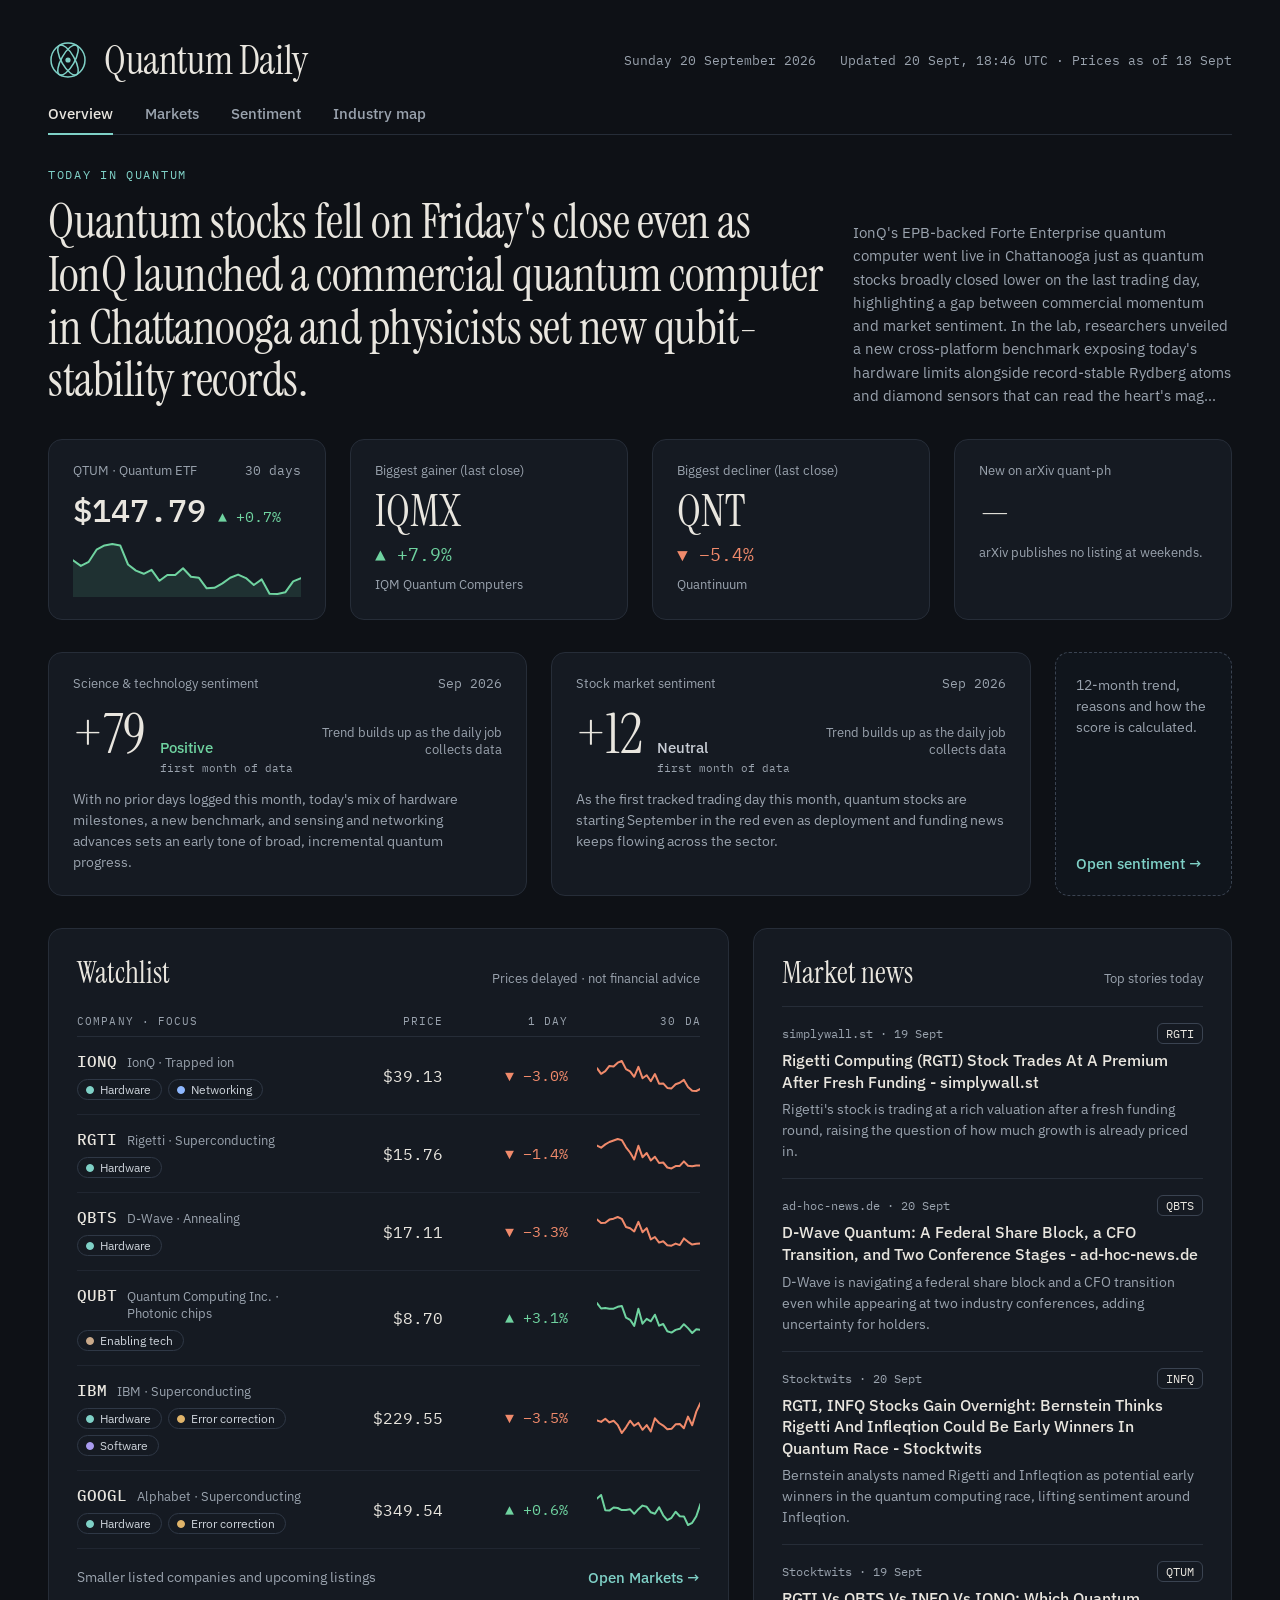
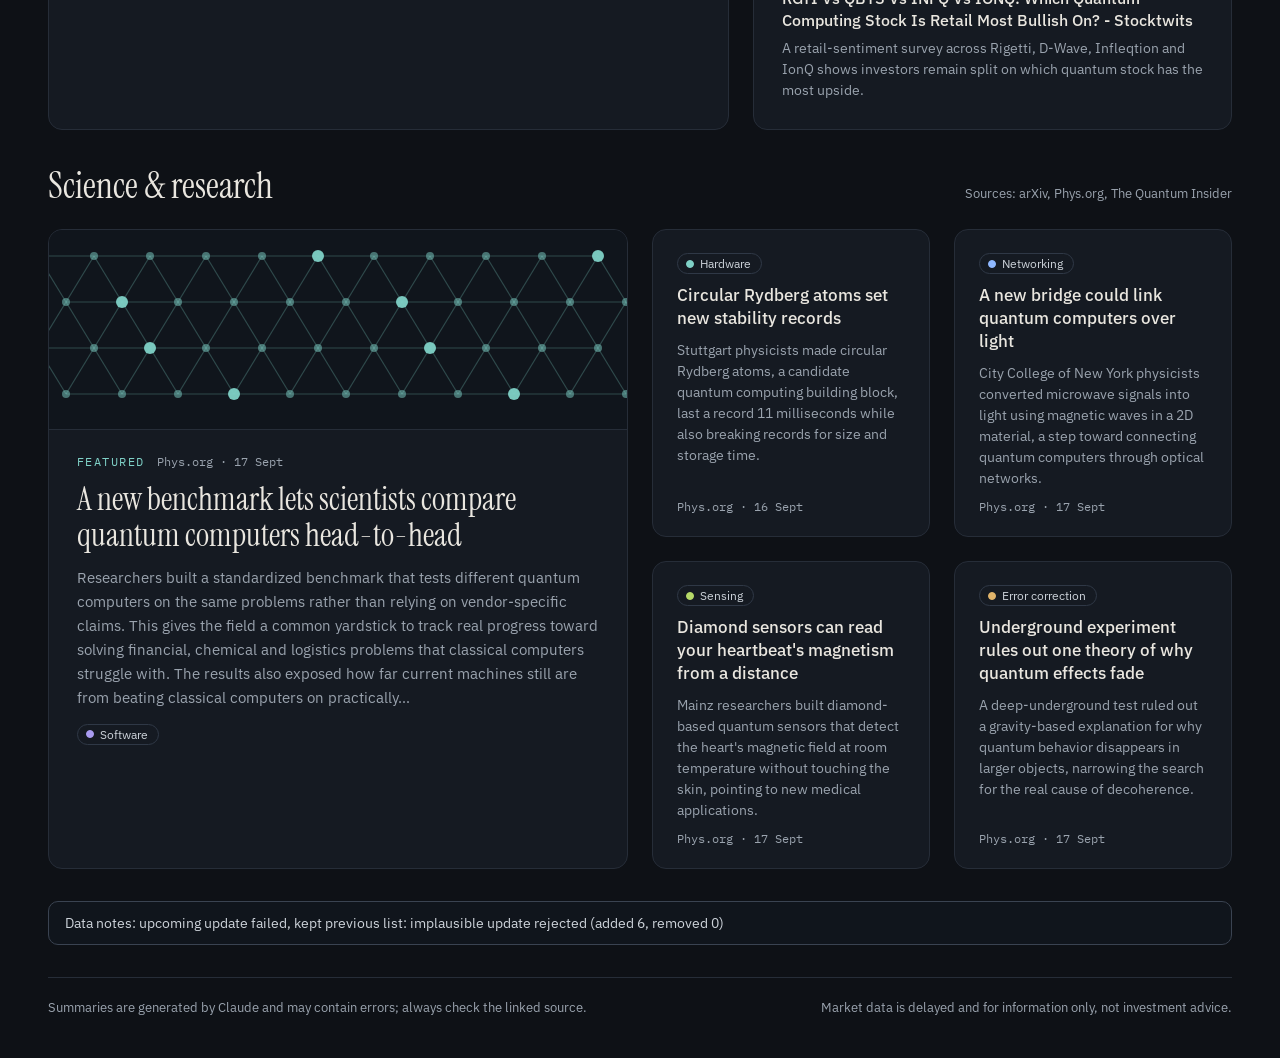
==== docs/index.html @ d20777c9 "Add static website; fix upcoming-list check and summary lengths Co-Authored-By: Claude Sonnet 5 <nor" ====
<!doctype html>
<html lang="en">
<head>
<meta charset="utf-8">
<meta name="viewport" content="width=device-width, initial-scale=1">
<title>Quantum Daily · Overview</title>
<meta name="description" content="A daily dashboard on quantum computing: stocks, sentiment and scientific progress.">
<link rel="preconnect" href="https://fonts.googleapis.com">
<link rel="preconnect" href="https://fonts.gstatic.com" crossorigin>
<link href="https://fonts.googleapis.com/css2?family=Instrument+Serif:ital@0;1&family=IBM+Plex+Sans:wght@400;500;600&family=IBM+Plex+Mono:wght@400;500&display=swap" rel="stylesheet">
<link rel="stylesheet" href="assets/style.css">
</head>
<body data-page="overview">
<div id="app"><div class="page"><div class="loading">Loading the latest data…</div></div></div>
<noscript><div class="page"><div class="loading">This dashboard needs JavaScript to show its data.</div></div></noscript>
<script src="assets/app.js"></script>
</body>
</html>
---- docs/assets/style.css ----
:root {
  --bg: #0e1116;
  --panel: #151a22;
  --panel-2: #10151c;
  --line: #262d38;
  --line-2: #202631;
  --line-3: #2f3846;
  --text: #e9e6df;
  --soft: #cdd3da;
  --muted: #9aa3ae;
  --accent: #7fd1c7;
  --up: #6fd3a0;
  --down: #f08a6b;
  --serif: 'Instrument Serif', Georgia, serif;
  --sans: 'IBM Plex Sans', system-ui, sans-serif;
  --mono: 'IBM Plex Mono', ui-monospace, monospace;
}

* { box-sizing: border-box; }
body { margin: 0; background: var(--bg); color: var(--text); font-family: var(--sans); }
a { color: var(--accent); }
a:hover { color: #a6e4dc; }
button { font-family: inherit; }
h1, h2, h3, p { margin: 0; }

.page { max-width: 1440px; min-height: 100vh; margin: 0 auto; padding: 40px 48px; display: flex; flex-direction: column; gap: 32px; }
.grid { display: grid; gap: 24px; }
.g12 { grid-template-columns: repeat(12, minmax(0, 1fr)); }
.g4 { grid-template-columns: repeat(4, minmax(0, 1fr)); }
.g3 { grid-template-columns: repeat(3, minmax(0, 1fr)); }
.g2 { grid-template-columns: repeat(2, minmax(0, 1fr)); }
.g5 { grid-template-columns: repeat(5, minmax(0, 1fr)); }
.s2 { grid-column: span 2; } .s4 { grid-column: span 4; } .s5 { grid-column: span 5; }
.s6 { grid-column: span 6; } .s7 { grid-column: span 7; } .s8 { grid-column: span 8; }
.col { display: flex; flex-direction: column; }
.row { display: flex; align-items: center; }
.between { justify-content: space-between; }
.baseline { align-items: baseline; }
.gap6 { gap: 6px; } .gap8 { gap: 8px; } .gap10 { gap: 10px; } .gap12 { gap: 12px; } .gap14 { gap: 14px; } .gap20 { gap: 20px; } .gap24 { gap: 24px; }
.wrap { flex-wrap: wrap; }
.auto-top { margin-top: auto; }

/* masthead */
.masthead { display: flex; flex-direction: column; gap: 14px; border-bottom: 1px solid var(--line); }
.masthead-top { display: flex; justify-content: space-between; align-items: center; gap: 16px; flex-wrap: wrap; }
.brand { display: flex; align-items: center; gap: 16px; }
.brand-name { font-family: var(--serif); font-size: 40px; line-height: 1; letter-spacing: -0.01em; }
.meta { display: flex; align-items: center; gap: 24px; flex-wrap: wrap; font-family: var(--mono); font-size: 13px; color: var(--muted); }
.nav { display: flex; gap: 32px; flex-wrap: wrap; }
.nav a { padding: 10px 0; font-size: 15px; font-weight: 500; text-decoration: none; color: var(--muted); border-bottom: 2px solid transparent; margin-bottom: -1px; }
.nav a:hover { color: var(--text); }
.nav a[aria-current="page"] { color: var(--text); border-bottom-color: var(--accent); }

/* type */
.eyebrow { font-family: var(--mono); font-size: 12px; letter-spacing: 0.14em; text-transform: uppercase; color: var(--accent); }
.h1 { font-family: var(--serif); font-weight: 400; font-size: 48px; line-height: 1.1; letter-spacing: -0.01em; }
.h2 { font-family: var(--serif); font-weight: 400; font-size: 30px; }
.h2-lg { font-family: var(--serif); font-weight: 400; font-size: 36px; }
.lead { font-size: 15px; line-height: 1.55; color: var(--muted); }
.small { font-size: 13px; color: var(--muted); }
.mono { font-family: var(--mono); }
.label-mono { font-family: var(--mono); font-size: 11px; letter-spacing: 0.1em; text-transform: uppercase; color: var(--muted); }
.muted { color: var(--muted); }
.soft { color: var(--soft); }

/* cards */
.card { background: var(--panel); border: 1px solid var(--line); border-radius: 14px; padding: 22px 24px; }
.card-lg { background: var(--panel); border: 1px solid var(--line); border-radius: 14px; padding: 24px 28px; }
.card-flat { background: var(--panel-2); border: 1px solid var(--line); border-radius: 10px; padding: 18px 20px; }
.card-dashed { background: var(--panel-2); border: 1px dashed #3a4351; border-radius: 14px; padding: 22px 20px; }
.card-head { display: flex; justify-content: space-between; align-items: baseline; gap: 16px; flex-wrap: wrap; margin-bottom: 14px; }
.stat-label { font-size: 13px; color: var(--muted); }
.stat-big { font-family: var(--serif); font-size: 44px; line-height: 1; }
.stat-num { font-family: var(--mono); font-size: 32px; font-weight: 500; }

/* chips */
.chip { display: inline-flex; align-items: center; gap: 6px; font-size: 12px; color: var(--soft); border: 1px solid var(--line-3); border-radius: 999px; padding: 2px 10px 2px 8px; }
.dot { display: inline-block; width: 8px; height: 8px; border-radius: 50%; border: 1.5px solid; flex: none; }
.tag { font-family: var(--mono); font-size: 12px; border: 1px solid #3a4351; border-radius: 6px; padding: 2px 8px; }
.route { font-family: var(--mono); font-size: 11px; letter-spacing: 0.08em; text-transform: uppercase; white-space: nowrap; border: 1px solid; border-radius: 6px; padding: 3px 8px; }
.pill { display: inline-flex; align-items: center; gap: 8px; min-height: 44px; padding: 0 16px; border-radius: 999px; font-size: 14px; font-weight: 500; cursor: pointer; background: transparent; color: var(--soft); border: 1px solid var(--line-3); }
.pill:hover { border-color: var(--muted); }
.pill[aria-pressed="true"] { background: var(--text); color: var(--bg); border-color: var(--text); }
.pill:focus-visible { outline: 2px solid var(--accent); outline-offset: 2px; }
.swatch { display: inline-block; width: 18px; height: 3px; border-radius: 2px; }

/* tables */
.scroll-x { overflow-x: auto; }
.trow { display: grid; column-gap: 24px; align-items: center; padding: 14px 0; border-bottom: 1px solid var(--line-2); min-width: 640px; }
.thead { padding: 8px 0; border-bottom: 1px solid var(--line); font-family: var(--mono); font-size: 11px; letter-spacing: 0.1em; text-transform: uppercase; color: var(--muted); }
.t-stocks { grid-template-columns: 2fr 2.2fr 0.9fr 0.9fr 1.1fr; }
.t-watch { grid-template-columns: 2fr 0.9fr 0.9fr 1.1fr; column-gap: 16px; }
.t-log { grid-template-columns: 100px 150px 150px 1fr 1fr; min-width: 900px; }
.t-matrix { grid-template-columns: 2.4fr repeat(7, minmax(0, 1fr)); column-gap: 8px; padding: 12px 0; min-width: 900px; }
.right { text-align: right; }
.sym { font-family: var(--mono); font-size: 16px; font-weight: 500; }
.price { font-family: var(--mono); font-size: 16px; }
.chg { font-family: var(--mono); font-size: 15px; }
.spark-cell { display: flex; justify-content: flex-end; }
.stale { font-family: var(--mono); font-size: 11px; color: var(--muted); }
.empty { padding: 24px 0; font-size: 14px; color: var(--muted); }

/* news + science */
.news { display: flex; flex-direction: column; gap: 6px; padding: 16px 0; border-top: 1px solid var(--line); }
.news-title { font-size: 16px; font-weight: 500; line-height: 1.35; color: var(--text); text-decoration: none; }
.news-title:hover { color: var(--accent); }
.feat-art { height: 200px; background: var(--panel-2); border-bottom: 1px solid var(--line); }
.feat-title { font-family: var(--serif); font-size: 32px; line-height: 1.15; color: var(--text); text-decoration: none; }
.feat-title:hover { color: var(--accent); }
.item-title { font-size: 17px; font-weight: 500; line-height: 1.35; color: var(--text); text-decoration: none; }
.item-title:hover { color: var(--accent); }
.body { font-size: 14px; line-height: 1.5; color: var(--muted); }
.body-lg { font-size: 15px; line-height: 1.6; color: var(--muted); }

.kicker { font-family: var(--mono); font-size: 11px; letter-spacing: 0.1em; text-transform: uppercase; color: var(--muted); }
.link-arrow { font-size: 15px; font-weight: 500; color: var(--accent); text-decoration: none; }
.link-arrow:hover { text-decoration: underline; }

.footer { margin-top: auto; border-top: 1px solid var(--line); padding-top: 20px; display: flex; justify-content: space-between; gap: 24px; flex-wrap: wrap; font-size: 13px; line-height: 1.5; color: var(--muted); }
.notice { border: 1px solid #3a4351; border-radius: 10px; padding: 12px 16px; font-size: 14px; color: var(--soft); background: var(--panel-2); }
.loading { padding: 80px 0; text-align: center; color: var(--muted); }

@media (max-width: 1100px) {
  .g4 { grid-template-columns: repeat(2, minmax(0, 1fr)); }
  .g5 { grid-template-columns: repeat(2, minmax(0, 1fr)); }
  .g3 { grid-template-columns: repeat(2, minmax(0, 1fr)); }
  .s2, .s4, .s5, .s6, .s7, .s8 { grid-column: span 12; }
}
@media (max-width: 700px) {
  .page { padding: 24px 16px; gap: 24px; }
  .g4, .g3, .g2, .g5 { grid-template-columns: minmax(0, 1fr); }
  .h1 { font-size: 34px; }
  .brand-name { font-size: 32px; }
  .nav { gap: 20px; }
  .card-lg { padding: 20px; }
}
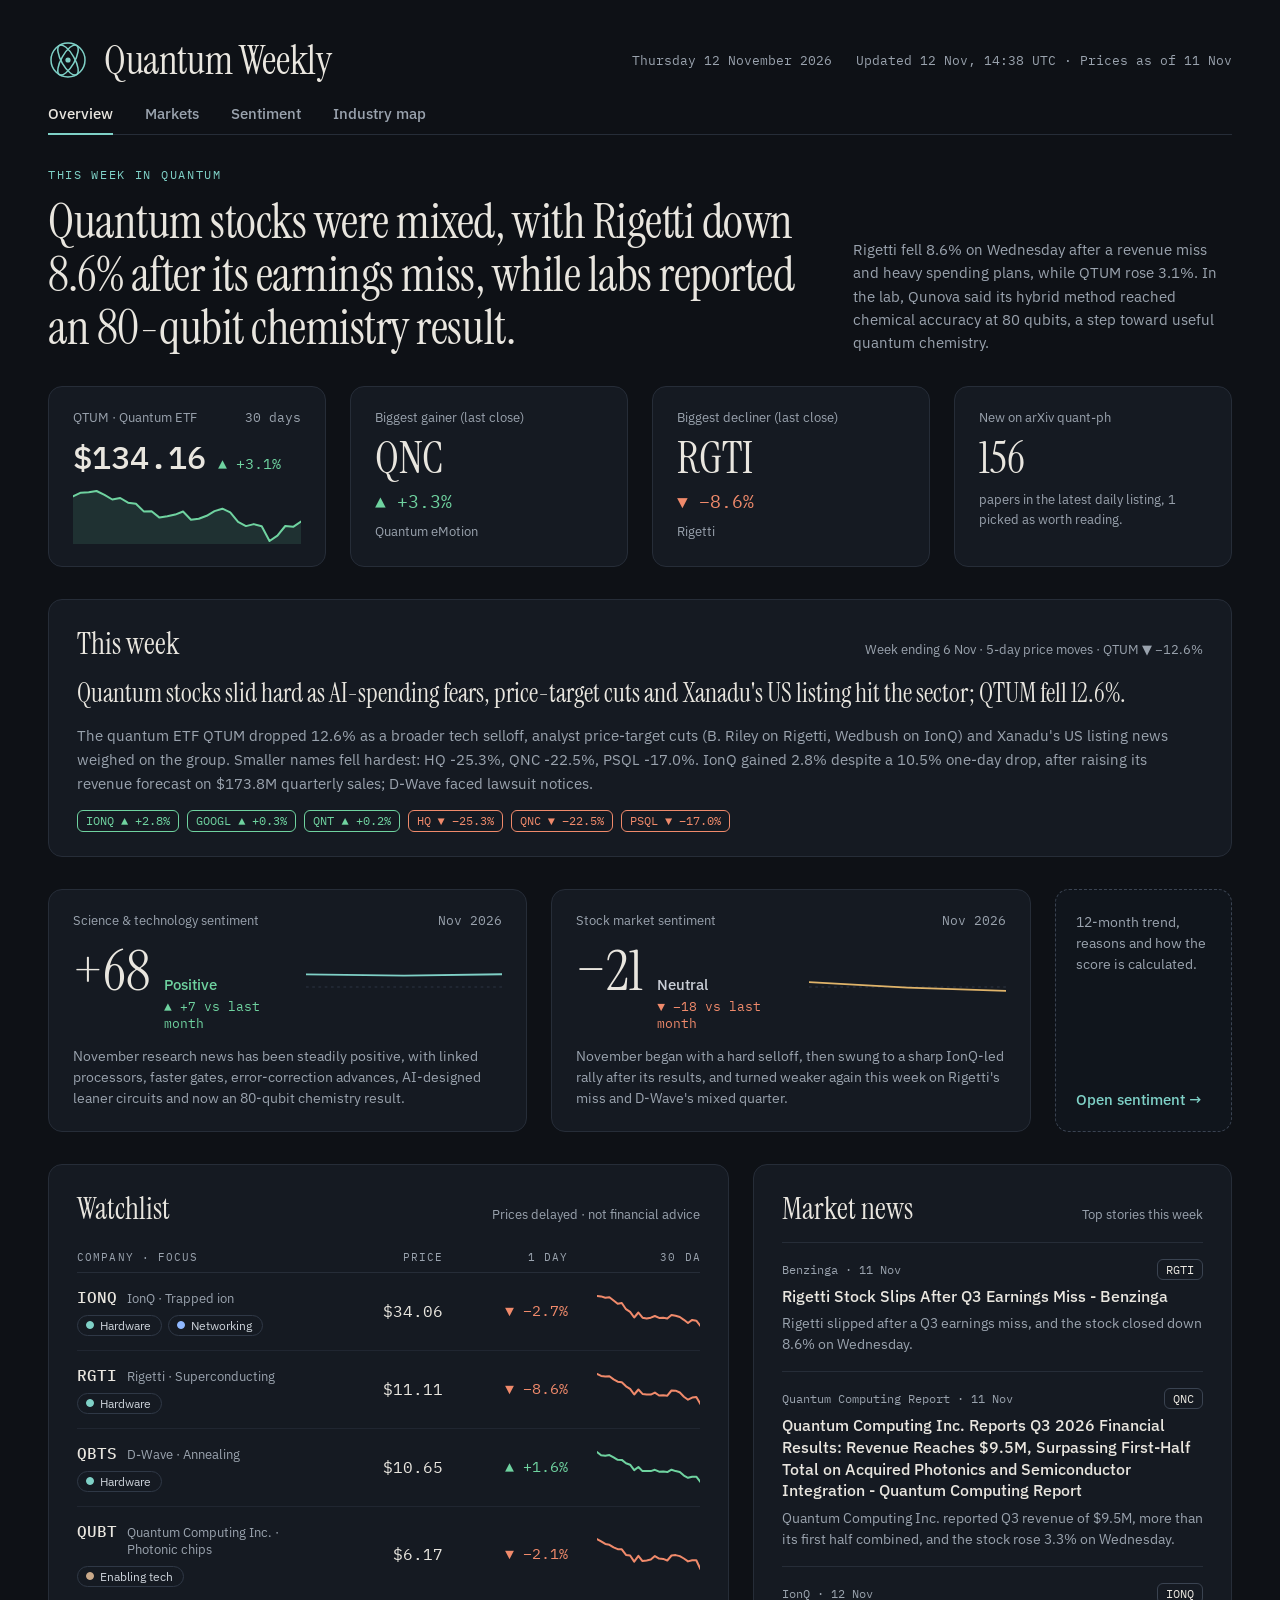
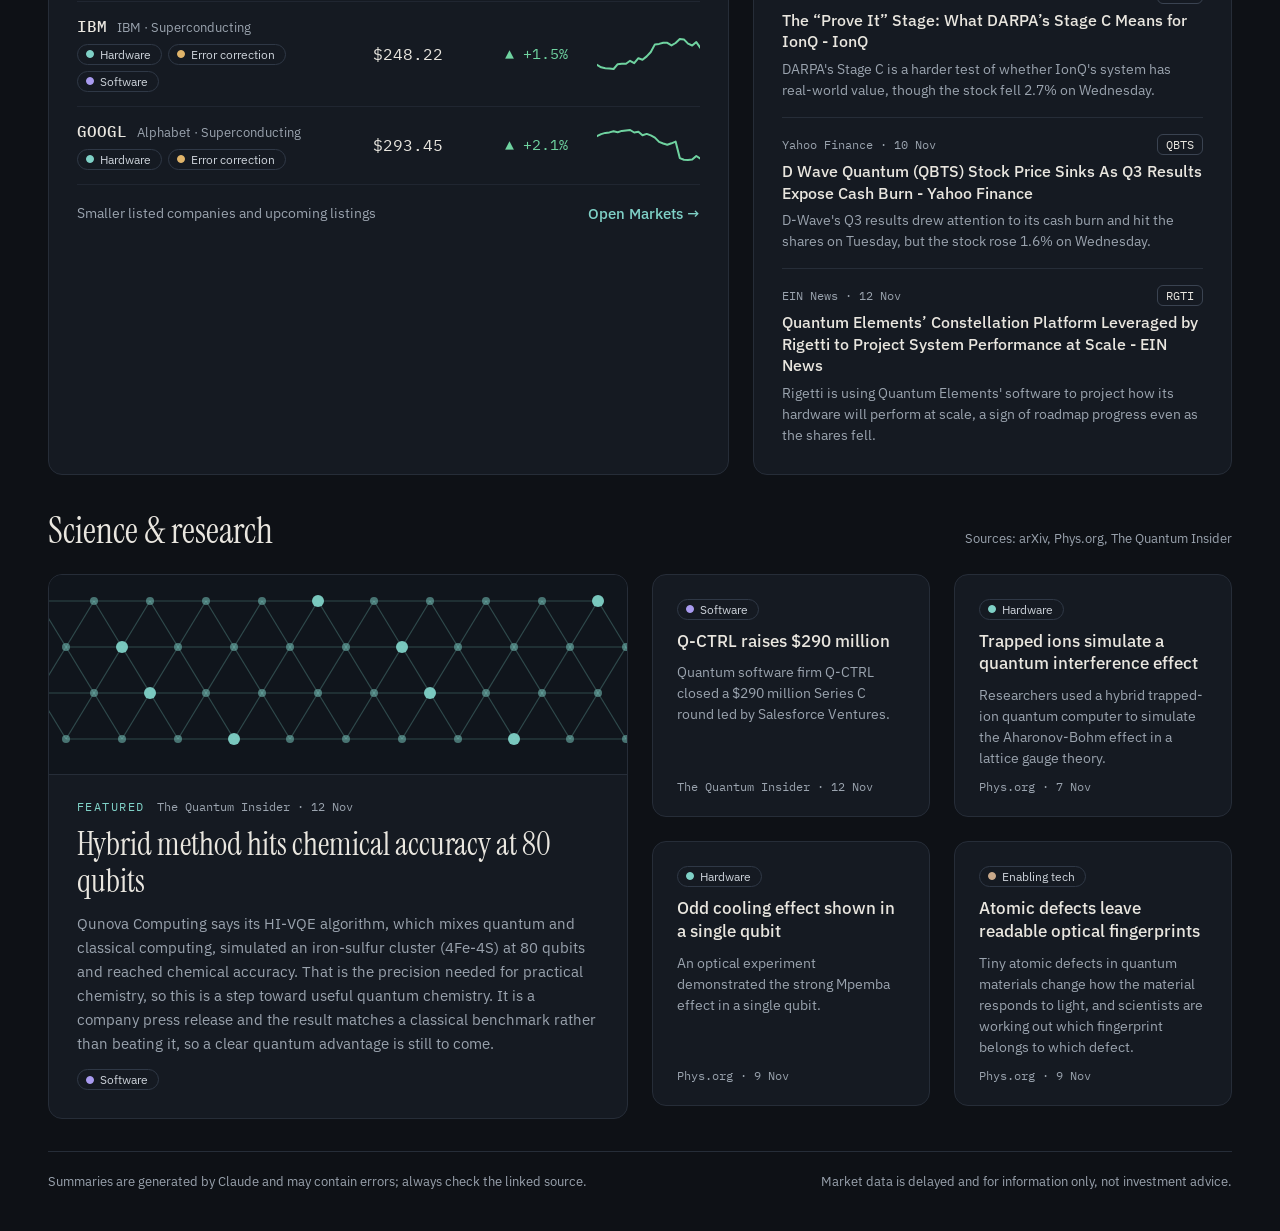
==== commit 95518b1b: "Switch data update from daily to weekly Run the main data job Saturday 01:00 UTC (Friday evening US " ====
--- a/docs/index.html
+++ b/docs/index.html
@@ -3,8 +3,8 @@
 <head>
 <meta charset="utf-8">
 <meta name="viewport" content="width=device-width, initial-scale=1">
-<title>Quantum Daily · Overview</title>
-<meta name="description" content="A daily dashboard on quantum computing: stocks, sentiment and scientific progress.">
+<title>Quantum Weekly · Overview</title>
+<meta name="description" content="A weekly dashboard on quantum computing: stocks, sentiment and scientific progress.">
 <link rel="preconnect" href="https://fonts.googleapis.com">
 <link rel="preconnect" href="https://fonts.gstatic.com" crossorigin>
 <link href="https://fonts.googleapis.com/css2?family=Instrument+Serif:ital@0;1&family=IBM+Plex+Sans:wght@400;500;600&family=IBM+Plex+Mono:wght@400;500&display=swap" rel="stylesheet">
